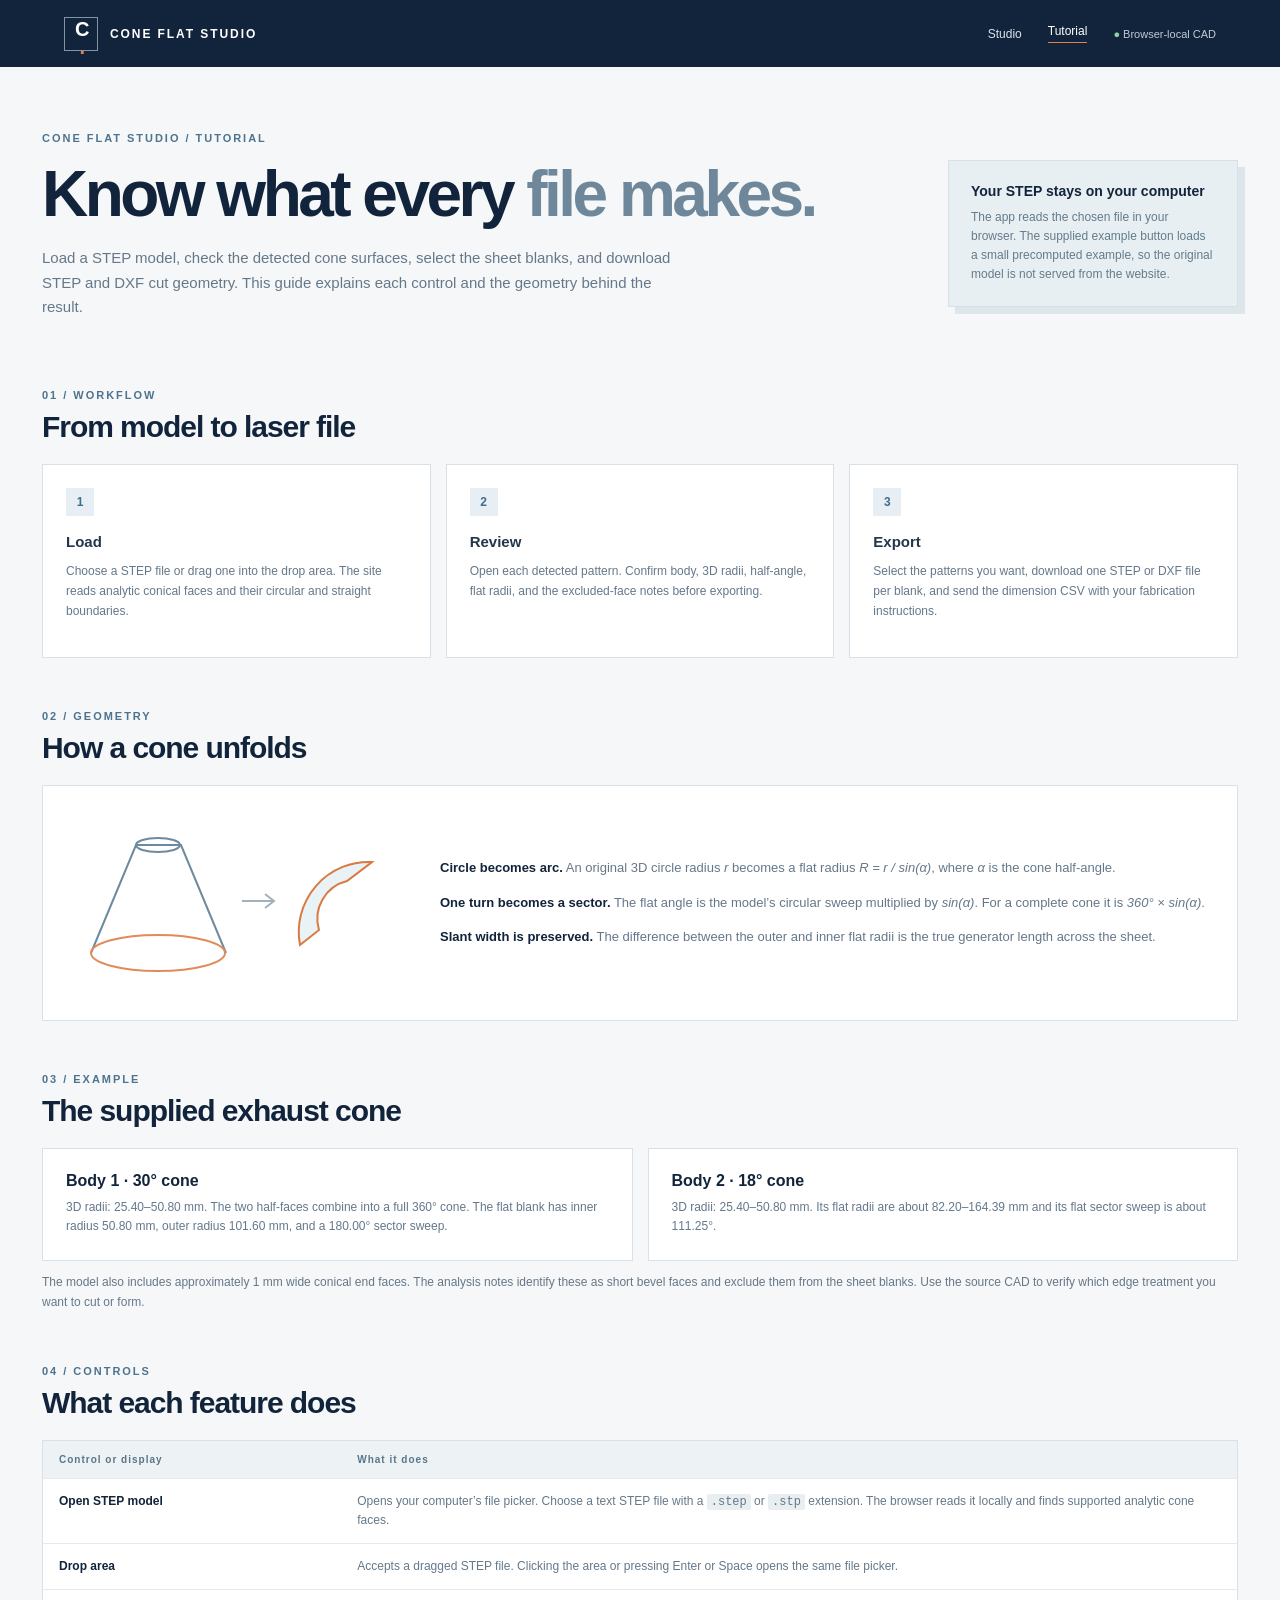
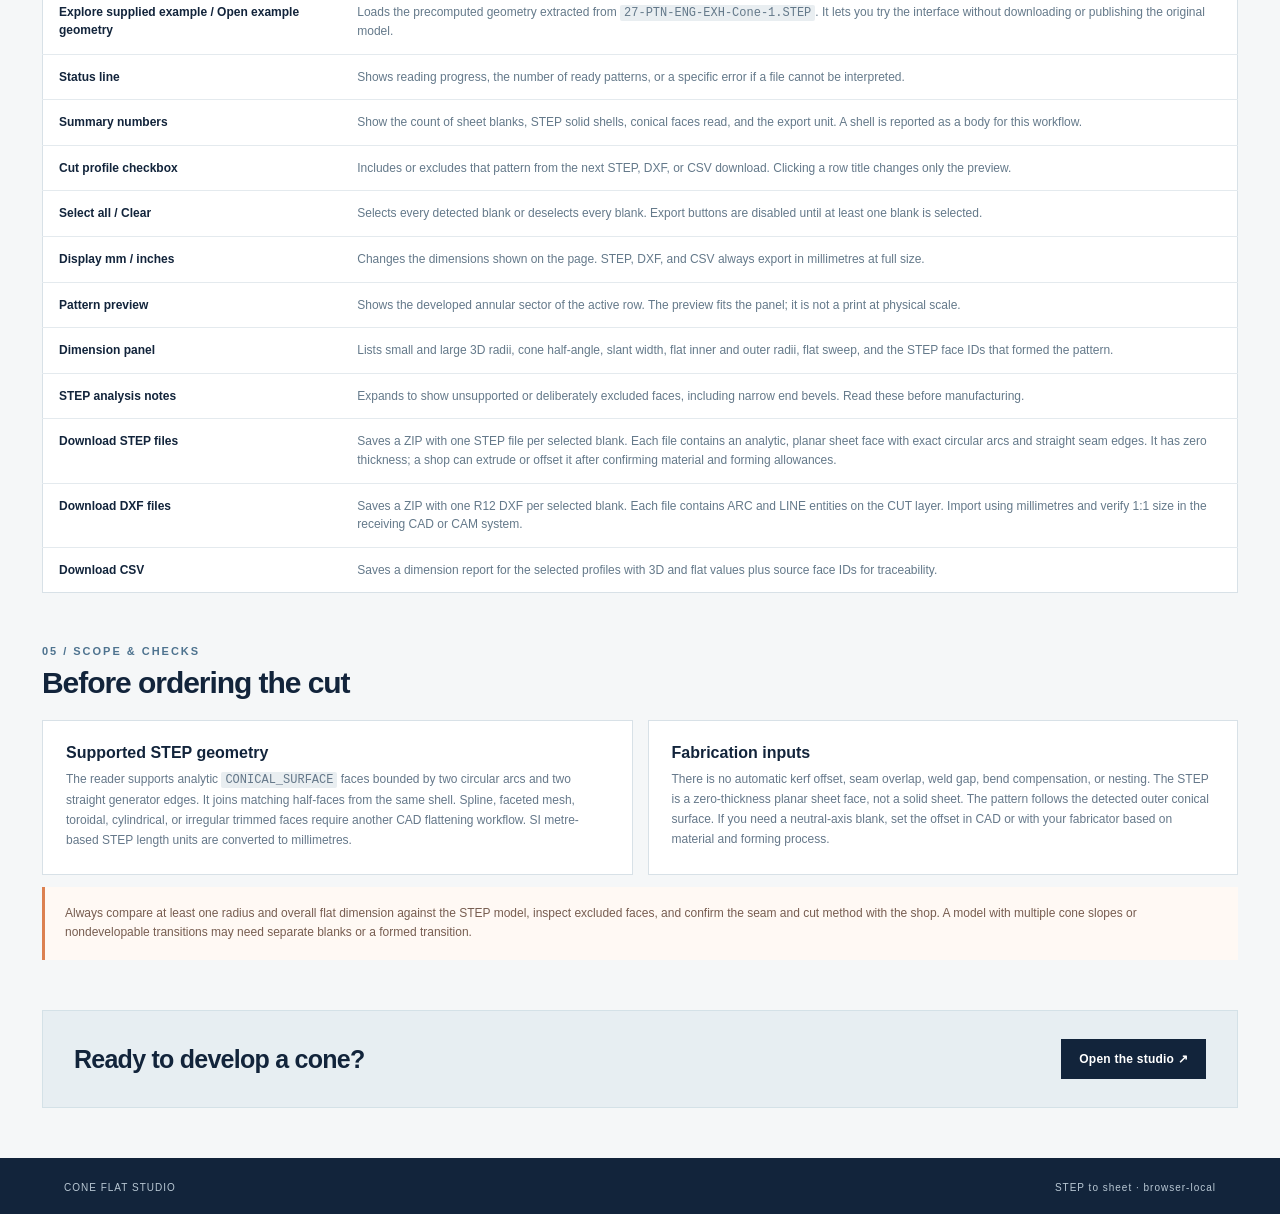
==== tutorial.html @ a2872067 "Publish Cone Flat Studio with STEP and DXF exports" ====
<!doctype html>
<html lang="en">
<head><meta charset="utf-8"><meta name="viewport" content="width=device-width,initial-scale=1"><meta name="theme-color" content="#12243b"><meta name="description" content="Detailed guide to every Cone Flat Studio feature and export."><title>Tutorial · Cone Flat Studio</title><link rel="stylesheet" href="styles.css"></head>
<body>
  <header class="topbar"><a class="brand" href="index.html"><span class="mark">C<span>·</span></span><span>CONE <b>FLAT</b> STUDIO</span></a><nav aria-label="Main navigation"><a href="index.html">Studio</a><a class="active" href="tutorial.html" aria-current="page">Tutorial</a><span class="privacy">● Browser-local CAD</span></nav></header>
  <main>
    <section class="tutorial-hero"><div><div class="eyebrow">CONE FLAT STUDIO / TUTORIAL</div><h1>Know what every <em>file makes.</em></h1><p>Load a STEP model, check the detected cone surfaces, select the sheet blanks, and download STEP and DXF cut geometry. This guide explains each control and the geometry behind the result.</p></div><aside class="tutorial-callout"><strong>Your STEP stays on your computer</strong><span>The app reads the chosen file in your browser. The supplied example button loads a small precomputed example, so the original model is not served from the website.</span></aside></section>
    <section class="tutorial-section"><div class="section-head"><div><span class="kicker">01 / WORKFLOW</span><h2>From model to laser file</h2></div></div><div class="tutorial-steps"><article><b class="step-number">1</b><h3>Load</h3><p>Choose a STEP file or drag one into the drop area. The site reads analytic conical faces and their circular and straight boundaries.</p></article><article><b class="step-number">2</b><h3>Review</h3><p>Open each detected pattern. Confirm body, 3D radii, half-angle, flat radii, and the excluded-face notes before exporting.</p></article><article><b class="step-number">3</b><h3>Export</h3><p>Select the patterns you want, download one STEP or DXF file per blank, and send the dimension CSV with your fabrication instructions.</p></article></div></section>
    <section class="tutorial-section"><div class="section-head"><div><span class="kicker">02 / GEOMETRY</span><h2>How a cone unfolds</h2></div></div><div class="tutorial-diagram"><svg viewBox="0 0 340 190" role="img" aria-label="Cone frustum unfolding into an annular sector"><path d="M26 145 71 37 116 37 161 145" fill="none" stroke="#6d8a9f" stroke-width="2"/><ellipse cx="93" cy="145" rx="67" ry="18" fill="none" stroke="#e18b59" stroke-width="2"/><ellipse cx="93" cy="37" rx="22" ry="7" fill="none" stroke="#6d8a9f" stroke-width="2"/><path d="M177 93h32m-9-7 9 7-9 7" fill="none" stroke="#a1b2bd" stroke-width="2"/><path d="M235 137 A70 70 0 0 1 307 54 L282 73 A39 39 0 0 0 254 122 Z" fill="#e9f2f4" stroke="#d97a43" stroke-width="2"/></svg><div><p><strong>Circle becomes arc.</strong> An original 3D circle radius <i>r</i> becomes a flat radius <i>R = r / sin(α)</i>, where <i>α</i> is the cone half-angle.</p><p><strong>One turn becomes a sector.</strong> The flat angle is the model’s circular sweep multiplied by <i>sin(α)</i>. For a complete cone it is <i>360° × sin(α)</i>.</p><p><strong>Slant width is preserved.</strong> The difference between the outer and inner flat radii is the true generator length across the sheet.</p></div></div></section>
    <section class="tutorial-section"><div class="section-head"><div><span class="kicker">03 / EXAMPLE</span><h2>The supplied exhaust cone</h2></div></div><div class="tutorial-card-grid"><article class="tutorial-card"><h3>Body 1 · 30° cone</h3><p>3D radii: 25.40–50.80 mm. The two half-faces combine into a full 360° cone. The flat blank has inner radius 50.80 mm, outer radius 101.60 mm, and a 180.00° sector sweep.</p></article><article class="tutorial-card"><h3>Body 2 · 18° cone</h3><p>3D radii: 25.40–50.80 mm. Its flat radii are about 82.20–164.39 mm and its flat sector sweep is about 111.25°.</p></article></div><p>The model also includes approximately 1 mm wide conical end faces. The analysis notes identify these as short bevel faces and exclude them from the sheet blanks. Use the source CAD to verify which edge treatment you want to cut or form.</p></section>
    <section class="tutorial-section"><div class="section-head"><div><span class="kicker">04 / CONTROLS</span><h2>What each feature does</h2></div></div><table class="feature-table"><thead><tr><th>Control or display</th><th>What it does</th></tr></thead><tbody>
      <tr><td>Open STEP model</td><td>Opens your computer’s file picker. Choose a text STEP file with a <code>.step</code> or <code>.stp</code> extension. The browser reads it locally and finds supported analytic cone faces.</td></tr>
      <tr><td>Drop area</td><td>Accepts a dragged STEP file. Clicking the area or pressing Enter or Space opens the same file picker.</td></tr>
      <tr><td>Explore supplied example / Open example geometry</td><td>Loads the precomputed geometry extracted from <code>27-PTN-ENG-EXH-Cone-1.STEP</code>. It lets you try the interface without downloading or publishing the original model.</td></tr>
      <tr><td>Status line</td><td>Shows reading progress, the number of ready patterns, or a specific error if a file cannot be interpreted.</td></tr>
      <tr><td>Summary numbers</td><td>Show the count of sheet blanks, STEP solid shells, conical faces read, and the export unit. A shell is reported as a body for this workflow.</td></tr>
      <tr><td>Cut profile checkbox</td><td>Includes or excludes that pattern from the next STEP, DXF, or CSV download. Clicking a row title changes only the preview.</td></tr>
      <tr><td>Select all / Clear</td><td>Selects every detected blank or deselects every blank. Export buttons are disabled until at least one blank is selected.</td></tr>
      <tr><td>Display mm / inches</td><td>Changes the dimensions shown on the page. STEP, DXF, and CSV always export in millimetres at full size.</td></tr>
      <tr><td>Pattern preview</td><td>Shows the developed annular sector of the active row. The preview fits the panel; it is not a print at physical scale.</td></tr>
      <tr><td>Dimension panel</td><td>Lists small and large 3D radii, cone half-angle, slant width, flat inner and outer radii, flat sweep, and the STEP face IDs that formed the pattern.</td></tr>
      <tr><td>STEP analysis notes</td><td>Expands to show unsupported or deliberately excluded faces, including narrow end bevels. Read these before manufacturing.</td></tr>
      <tr><td>Download STEP files</td><td>Saves a ZIP with one STEP file per selected blank. Each file contains an analytic, planar sheet face with exact circular arcs and straight seam edges. It has zero thickness; a shop can extrude or offset it after confirming material and forming allowances.</td></tr>
      <tr><td>Download DXF files</td><td>Saves a ZIP with one R12 DXF per selected blank. Each file contains ARC and LINE entities on the CUT layer. Import using millimetres and verify 1:1 size in the receiving CAD or CAM system.</td></tr>
      <tr><td>Download CSV</td><td>Saves a dimension report for the selected profiles with 3D and flat values plus source face IDs for traceability.</td></tr>
    </tbody></table></section>
    <section class="tutorial-section"><div class="section-head"><div><span class="kicker">05 / SCOPE & CHECKS</span><h2>Before ordering the cut</h2></div></div><div class="tutorial-card-grid"><article class="tutorial-card"><h3>Supported STEP geometry</h3><p>The reader supports analytic <code>CONICAL_SURFACE</code> faces bounded by two circular arcs and two straight generator edges. It joins matching half-faces from the same shell. Spline, faceted mesh, toroidal, cylindrical, or irregular trimmed faces require another CAD flattening workflow. SI metre-based STEP length units are converted to millimetres.</p></article><article class="tutorial-card"><h3>Fabrication inputs</h3><p>There is no automatic kerf offset, seam overlap, weld gap, bend compensation, or nesting. The STEP is a zero-thickness planar sheet face, not a solid sheet. The pattern follows the detected outer conical surface. If you need a neutral-axis blank, set the offset in CAD or with your fabricator based on material and forming process.</p></article></div><p class="caution">Always compare at least one radius and overall flat dimension against the STEP model, inspect excluded faces, and confirm the seam and cut method with the shop. A model with multiple cone slopes or nondevelopable transitions may need separate blanks or a formed transition.</p></section>
    <section class="tutorial-footer"><h2>Ready to develop a cone?</h2><a class="primary" href="index.html">Open the studio ↗</a></section>
  </main><footer><span>CONE FLAT STUDIO</span><span>STEP to sheet · browser-local</span></footer>
</body></html>
---- styles.css ----
:root{--navy:#12243b;--ink:#23364a;--muted:#65788a;--line:#d8e1e7;--paper:#f5f7f8;--blue:#4e738f;--orange:#dc8150;--green:#539b75}*{box-sizing:border-box}html{scroll-behavior:smooth}body{margin:0;background:var(--paper);color:var(--ink);font-family:Inter,"Segoe UI",Arial,sans-serif}button,input,select{font:inherit}button{cursor:pointer}button:disabled{cursor:not-allowed;opacity:.45}a{color:inherit}.topbar{min-height:67px;background:var(--navy);color:#fff;display:flex;justify-content:space-between;align-items:center;padding:12px max(5vw,28px);gap:20px}.brand{display:flex;align-items:center;gap:12px;text-decoration:none;font-size:12px;letter-spacing:.16em;font-weight:600;white-space:nowrap}.brand b{font-weight:800}.mark{display:grid;place-items:center;width:34px;height:34px;border:1px solid #8193a5;font-size:20px;font-weight:800;letter-spacing:-.12em}.mark span{color:var(--orange)}.topbar nav{display:flex;align-items:center;gap:26px}.topbar nav a{text-decoration:none;font-size:12px;color:#dce5ed}.topbar nav a:hover,.topbar nav a.active{color:#fff;border-bottom:1px solid var(--orange);padding-bottom:4px}.privacy{font-size:11px;color:#c0cbd4}.privacy:first-letter{color:#8cd1ab}main{max-width:1300px;margin:auto;padding:0 42px}.hero{display:grid;grid-template-columns:1fr 275px;align-items:center;gap:70px;padding:62px 0 49px}.eyebrow,.kicker{font-size:11px;letter-spacing:.18em;font-weight:800;color:var(--blue)}.hero h1,.tutorial-hero h1{font-size:clamp(42px,5vw,70px);line-height:1.03;letter-spacing:-.055em;color:var(--navy);margin:18px 0}.hero h1 em,.tutorial-hero h1 em{font-style:normal;color:#6e879a}.hero p,.tutorial-hero p{font-size:15px;line-height:1.65;color:var(--muted);max-width:650px}.hero-actions{display:flex;gap:10px;flex-wrap:wrap;margin-top:25px}.primary,.secondary{display:inline-block;text-decoration:none;border:1px solid var(--navy);padding:12px 17px;font-size:12px;font-weight:800;letter-spacing:.02em}.primary{background:var(--navy);color:#fff}.primary:hover{background:#294962}.secondary{background:#fff;color:var(--navy)}.secondary:hover{background:#eaf1f5}.hero-card{padding:22px;background:#e8eff2;border:1px solid #d3dfe6;box-shadow:8px 8px 0 #dce6eb}.hero-card>span{font-size:10px;letter-spacing:.16em;color:#5b7487;font-weight:800}.mini-cone{height:164px;display:grid;place-items:center}.mini-cone svg{width:100%;height:100%}.hero-card strong{display:block;color:var(--navy);font-size:16px}.hero-card p{font-size:11px;margin:7px 0 0;line-height:1.5}.notice{display:flex;gap:15px;padding:17px 19px;border:1px solid #efddce;border-left:3px solid var(--orange);background:#fff9f4;margin-bottom:44px}.notice-icon{width:22px;height:22px;border-radius:50%;background:#f5dfcf;color:#a65526;display:grid;place-items:center;font-weight:800;flex:none}.notice strong{font-size:13px}.notice p{font-size:12px;color:#795f54;line-height:1.55;margin:4px 0 0}.workspace-section{margin-bottom:47px}.section-head{display:flex;align-items:end;justify-content:space-between;gap:20px;margin-bottom:20px}.section-head h2{font-size:29px;letter-spacing:-.035em;color:var(--navy);margin:6px 0 0}.section-aside{color:#92a0ac;font-size:12px;overflow-wrap:anywhere;text-align:right}.upload-grid{display:grid;grid-template-columns:1.45fr 1fr;gap:17px}.drop-zone{background:#fff;border:1px dashed #9bb1c2;min-height:185px;padding:23px;display:flex;flex-direction:column;align-items:flex-start;justify-content:center;outline-offset:3px}.drop-zone:hover,.drop-zone.dragover{background:#f3f8fb;border-color:#4e7894}.upload-icon{font-size:34px;line-height:1;color:#527795;margin-bottom:13px}.drop-zone strong,.example-panel strong{font-size:15px}.drop-zone span{font-size:12px;color:var(--muted);margin-top:6px}.drop-zone small{font-size:11px;color:#8a9aa7;margin-top:17px}.example-panel{border:1px solid var(--line);background:#fff;padding:24px}.example-panel strong{display:block;margin-top:14px}.example-panel p{font-size:12px;color:var(--muted);line-height:1.6;margin:8px 0 12px}.text-action{border:0;background:none;padding:0;color:#356a8d;font-size:12px;font-weight:800}.text-action:hover{text-decoration:underline}.status{font-size:12px;color:#667b8d;min-height:18px;margin:12px 0 0}.status.error{color:#b64c35}.summary-grid{display:grid;grid-template-columns:repeat(4,1fr);background:#fff;border:1px solid var(--line);margin-bottom:17px}.summary-grid>div{padding:18px 21px;border-right:1px solid var(--line)}.summary-grid>div:last-child{border-right:0}.summary-grid span{display:block;font-size:10px;letter-spacing:.14em;font-weight:800;color:#73889b}.summary-grid strong{display:block;margin-top:7px;font-size:26px;color:var(--navy)}.content-grid{display:grid;grid-template-columns:minmax(310px,.88fr) minmax(420px,1.12fr);gap:17px}.list-panel,.drawing-panel{background:#fff;border:1px solid var(--line);min-width:0}.panel-head{min-height:55px;display:flex;justify-content:space-between;align-items:center;gap:8px;padding:15px 19px;border-bottom:1px solid var(--line)}.panel-head strong{font-size:13px;color:var(--navy)}.panel-head span{font-size:9px;letter-spacing:.1em;color:#99a9b5;font-weight:800}.small-actions{display:flex;gap:12px}.small-actions button{border:0;background:none;color:#376d91;font-size:11px;font-weight:700}.pattern-list{min-height:275px}.pattern-row{display:flex;align-items:center;border-bottom:1px solid #e8edf0;padding:0 12px}.pattern-row.active{background:#f4f8fa;box-shadow:inset 3px 0 var(--orange)}.pattern-row input{accent-color:var(--navy);width:16px;height:16px}.pattern-open{flex:1;display:flex;align-items:center;gap:11px;border:0;text-align:left;background:none;padding:17px 7px;min-width:0}.pattern-tag{font-size:10px;letter-spacing:.04em;color:#2f6488;background:#e5eff4;padding:6px 7px;font-weight:800}.pattern-open strong{display:block;font-size:13px;color:var(--navy)}.pattern-open small{display:block;font-size:11px;color:#73869a;margin-top:5px;line-height:1.4}.row-arrow{margin-left:auto;color:#95a7b5}.list-foot{display:flex;justify-content:space-between;align-items:center;padding:13px 18px;font-size:11px;color:#6e8395}.list-foot select{border:1px solid var(--line);background:white;color:var(--navy);padding:5px;margin-left:6px}.preview{height:355px;background:#fbfcfc;display:grid;place-items:center;overflow:hidden}.preview svg{width:100%;height:100%}.svg-label{font-size:7px;fill:#6d8799;font-weight:800;letter-spacing:.08em}.dimension-grid{display:grid;grid-template-columns:repeat(4,1fr);border-top:1px solid var(--line)}.dimension-grid>div{padding:13px;border-right:1px solid var(--line);border-bottom:1px solid var(--line);min-width:0}.dimension-grid>div:nth-child(4n){border-right:0}.dimension-grid span{display:block;font-size:10px;color:#8193a2;line-height:1.3}.dimension-grid strong{display:block;color:var(--navy);font-size:12px;margin-top:5px;overflow-wrap:anywhere}.analysis-details{border:1px solid var(--line);background:#fff;margin-top:15px;font-size:12px;color:#607587}.analysis-details summary{cursor:pointer;padding:13px 18px;font-weight:800;color:#46657d}.analysis-details summary span{font-weight:400}.analysis-details ul{margin:0;padding:0 23px 17px 38px;line-height:1.6}.export-grid{display:grid;grid-template-columns:repeat(3,1fr);gap:16px}.export-grid article{border:1px solid var(--line);background:#fff;min-height:226px;padding:23px;display:flex;flex-direction:column;align-items:flex-start}.export-icon{font-size:28px;color:#5a7a94;height:37px}.export-grid h3{font-size:15px;margin:10px 0 6px}.export-grid p{font-size:11px;line-height:1.6;color:var(--muted);margin:0 0 18px}.export-grid button{margin-top:auto}.export-note{font-size:11px;color:#8998a4;margin-top:15px}.footer-cta{background:#e7eef2;border:1px solid #d4e1e7;padding:28px 31px;display:flex;justify-content:space-between;align-items:center;gap:18px;margin:50px 0}.footer-cta h2{font-size:25px;letter-spacing:-.035em;margin:7px 0 0;color:var(--navy)}footer{background:var(--navy);color:#b9c8d4;display:flex;justify-content:space-between;padding:24px max(5vw,28px);font-size:10px;letter-spacing:.1em}
/* Tutorial */
.tutorial-hero{display:grid;grid-template-columns:1fr 290px;gap:45px;align-items:center;padding:65px 0 50px}.tutorial-callout{padding:22px;background:#e8eff2;border:1px solid #d6e1e6;box-shadow:7px 7px 0 #dce6eb}.tutorial-callout strong{display:block;font-size:14px;color:var(--navy)}.tutorial-callout span{display:block;margin-top:9px;color:#647b8b;font-size:12px;line-height:1.6}.tutorial-section{margin:0 0 48px}.tutorial-section h2{font-size:30px;letter-spacing:-.035em;color:var(--navy);margin:7px 0 0}.tutorial-steps{display:grid;grid-template-columns:repeat(3,1fr);gap:15px}.tutorial-steps article,.tutorial-card{border:1px solid var(--line);background:#fff;padding:23px}.step-number{display:grid;place-items:center;width:28px;height:28px;background:#e7eff4;color:#3e6d8d;font-size:12px}.tutorial-steps h3{font-size:15px;margin:17px 0 7px}.tutorial-steps p,.tutorial-card p,.tutorial-section>p{font-size:12px;color:var(--muted);line-height:1.65}.tutorial-card-grid{display:grid;grid-template-columns:repeat(2,1fr);gap:15px}.tutorial-card h3{font-size:16px;color:var(--navy);margin:0 0 8px}.tutorial-card p{margin:0}.tutorial-card code,.tutorial-section code{background:#e9eef1;padding:1px 4px;border-radius:2px}.tutorial-diagram{background:#fff;border:1px solid var(--line);padding:22px;display:flex;gap:35px;align-items:center}.tutorial-diagram svg{width:min(340px,45%);height:190px}.tutorial-diagram p{font-size:13px;color:var(--muted);line-height:1.65}.tutorial-diagram strong{color:var(--navy)}.feature-table{background:#fff;border:1px solid var(--line);width:100%;border-collapse:collapse;font-size:12px}.feature-table th{text-align:left;background:#edf2f4;color:#5a7588;font-size:10px;letter-spacing:.1em;padding:13px 16px}.feature-table td{vertical-align:top;border-top:1px solid #e4eaee;padding:13px 16px;line-height:1.55;color:#64798a}.feature-table td:first-child{width:25%;font-weight:800;color:var(--navy)}.caution{border-left:3px solid var(--orange);background:#fff9f4;padding:17px 20px;color:#775d50!important}.tutorial-footer{margin:50px 0;background:#e7eef2;border:1px solid #d4e1e7;padding:28px 31px;display:flex;justify-content:space-between;align-items:center;gap:20px}.tutorial-footer h2{margin:0;font-size:25px;letter-spacing:-.03em;color:var(--navy)}
@media(max-width:930px){main{padding:0 25px}.hero{gap:35px}.content-grid{grid-template-columns:1fr}.preview{height:400px}.dimension-grid{grid-template-columns:repeat(4,1fr)}}@media(max-width:680px){.topbar{padding:12px 18px}.topbar nav{gap:14px}.privacy{display:none}.brand{font-size:10px}.hero,.tutorial-hero{display:block;padding:45px 0 36px}.hero-card,.tutorial-callout{margin-top:28px}.upload-grid,.export-grid,.tutorial-steps,.tutorial-card-grid{grid-template-columns:1fr}.summary-grid{grid-template-columns:repeat(2,1fr)}.summary-grid>div:nth-child(2){border-right:0}.summary-grid>div:nth-child(-n+2){border-bottom:1px solid var(--line)}.section-aside{display:none}.dimension-grid{grid-template-columns:repeat(2,1fr)}.dimension-grid>div:nth-child(2n){border-right:0}.preview{height:310px}.footer-cta,.tutorial-footer{display:block}.footer-cta .primary,.tutorial-footer .primary{margin-top:18px}.tutorial-diagram{display:block}.tutorial-diagram svg{width:100%}.feature-table td:first-child{width:35%}footer{display:block}footer span{display:block;margin:4px 0}}
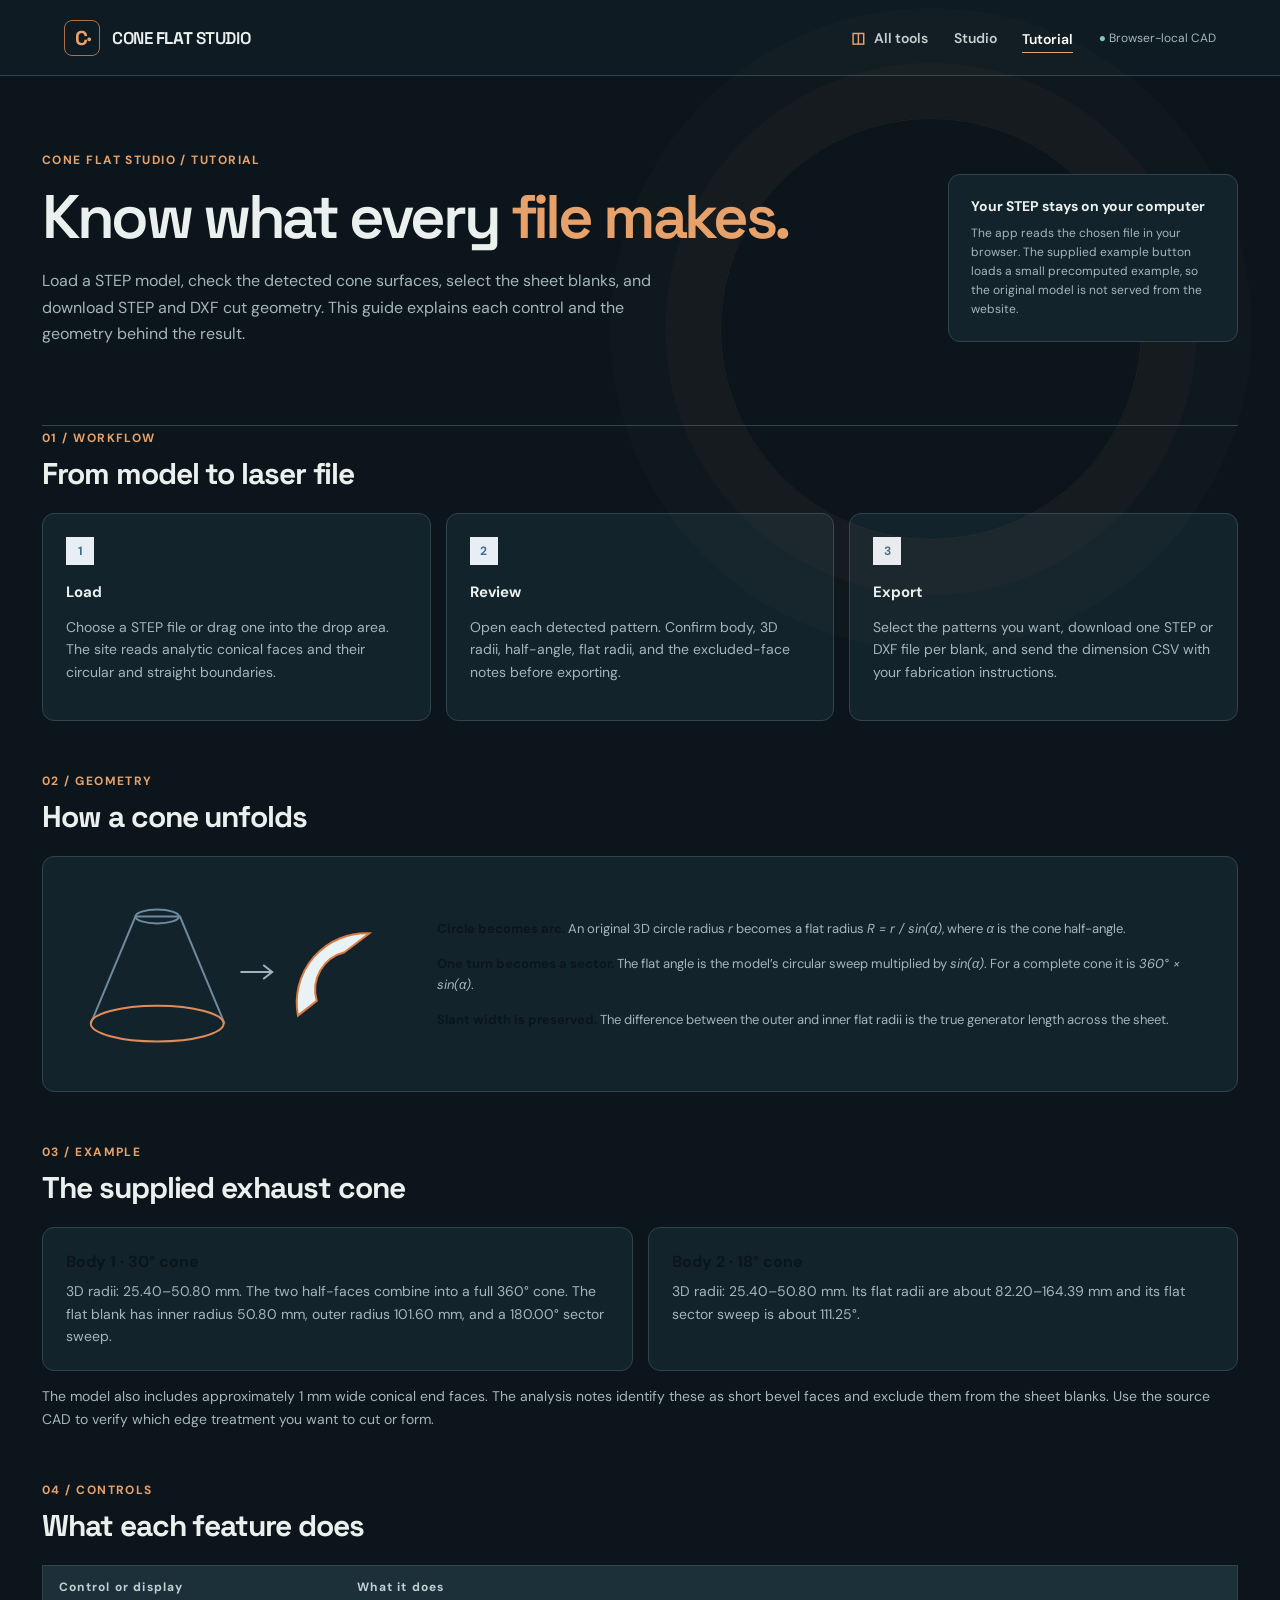
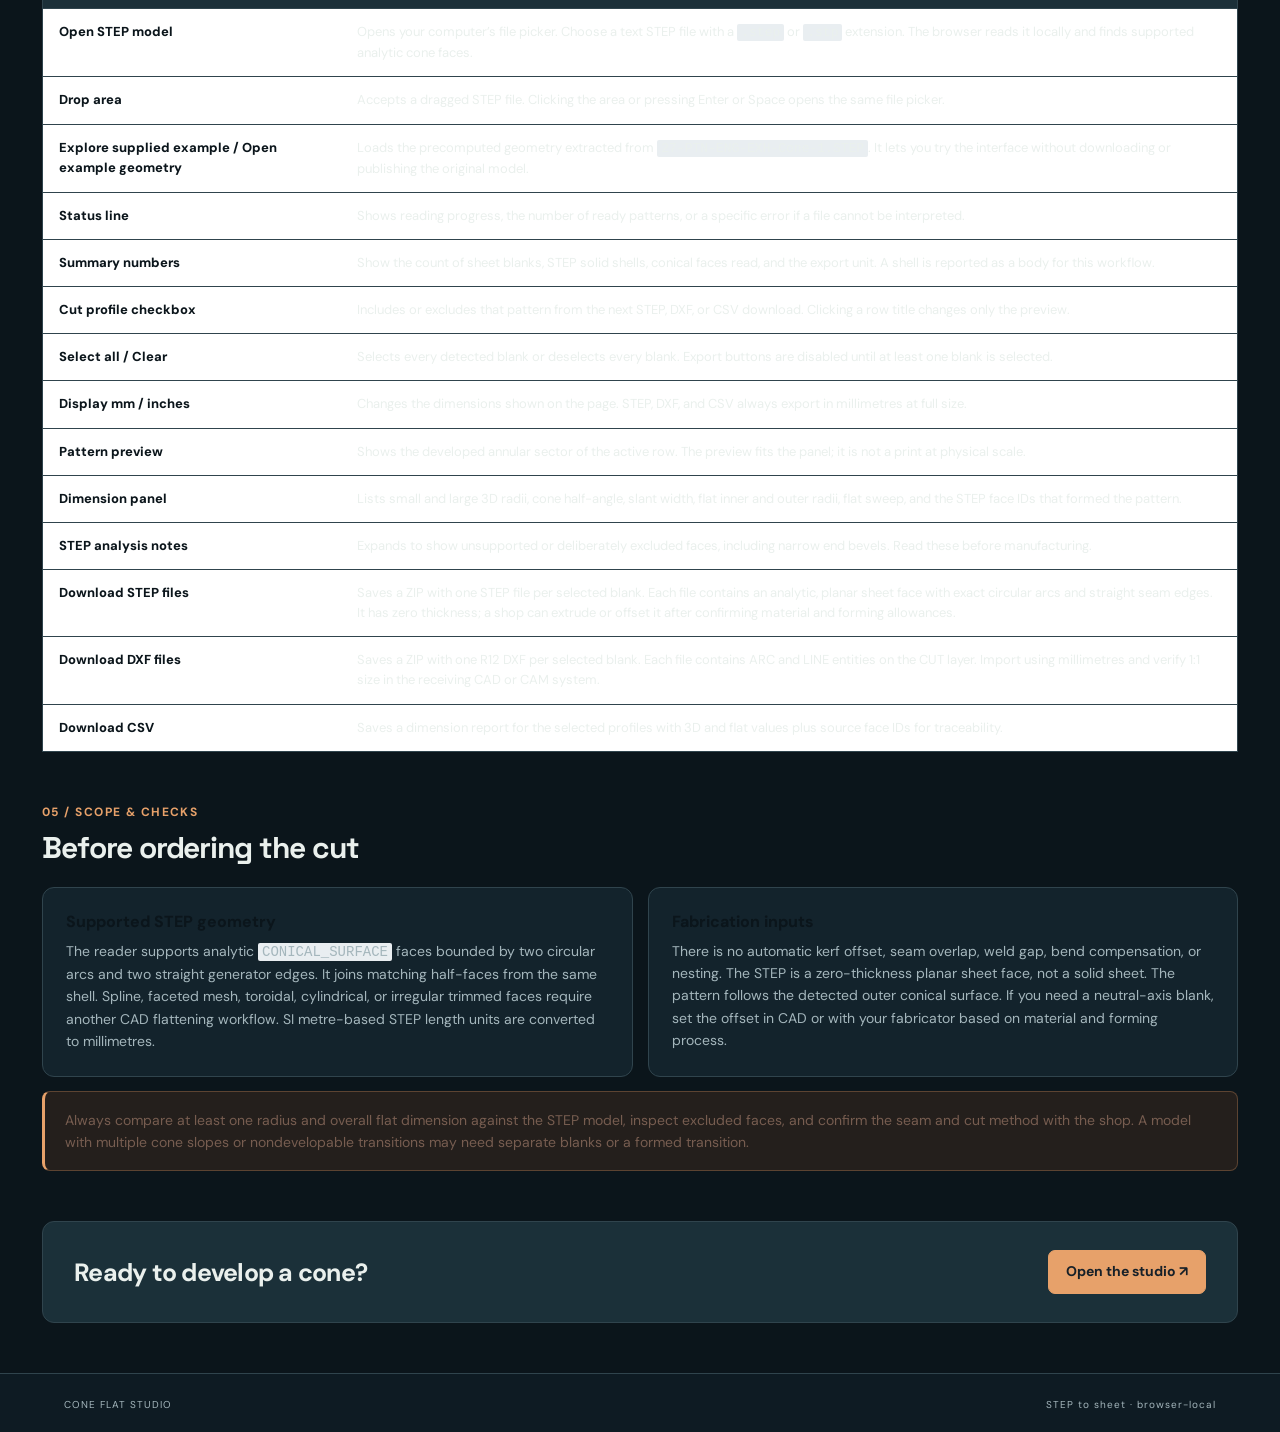
==== commit f03f1ef9: "Unify dark design across FSAE tools" ====
--- a/tutorial.html
+++ b/tutorial.html
@@ -1,8 +1,9 @@
 <!doctype html>
 <html lang="en">
-<head><meta charset="utf-8"><meta name="viewport" content="width=device-width,initial-scale=1"><meta name="theme-color" content="#12243b"><meta name="description" content="Detailed guide to every Cone Flat Studio feature and export."><title>Tutorial · Cone Flat Studio</title><link rel="stylesheet" href="styles.css"></head>
+<head><meta charset="utf-8"><meta name="viewport" content="width=device-width,initial-scale=1"><meta name="theme-color" content="#0b151b"><meta name="description" content="Detailed guide to every Cone Flat Studio feature and export."><title>Tutorial · Cone Flat Studio</title><link rel="stylesheet" href="styles.css">  <link rel="stylesheet" href="studio-theme.css">
+</head>
 <body>
-  <header class="topbar"><a class="brand" href="index.html"><span class="mark">C<span>·</span></span><span>CONE <b>FLAT</b> STUDIO</span></a><nav aria-label="Main navigation"><a href="index.html">Studio</a><a class="active" href="tutorial.html" aria-current="page">Tutorial</a><span class="privacy">● Browser-local CAD</span></nav></header>
+  <header class="topbar"><a class="brand" href="index.html"><span class="mark">C<span>·</span></span><span>CONE <b>FLAT</b> STUDIO</span></a><nav aria-label="Main navigation"><a class="studio-home" href="https://sida0.github.io/frame-order-studio/tools.html">All tools</a><a href="index.html">Studio</a><a class="active" href="tutorial.html" aria-current="page">Tutorial</a><span class="privacy">● Browser-local CAD</span></nav></header>
   <main>
     <section class="tutorial-hero"><div><div class="eyebrow">CONE FLAT STUDIO / TUTORIAL</div><h1>Know what every <em>file makes.</em></h1><p>Load a STEP model, check the detected cone surfaces, select the sheet blanks, and download STEP and DXF cut geometry. This guide explains each control and the geometry behind the result.</p></div><aside class="tutorial-callout"><strong>Your STEP stays on your computer</strong><span>The app reads the chosen file in your browser. The supplied example button loads a small precomputed example, so the original model is not served from the website.</span></aside></section>
     <section class="tutorial-section"><div class="section-head"><div><span class="kicker">01 / WORKFLOW</span><h2>From model to laser file</h2></div></div><div class="tutorial-steps"><article><b class="step-number">1</b><h3>Load</h3><p>Choose a STEP file or drag one into the drop area. The site reads analytic conical faces and their circular and straight boundaries.</p></article><article><b class="step-number">2</b><h3>Review</h3><p>Open each detected pattern. Confirm body, 3D radii, half-angle, flat radii, and the excluded-face notes before exporting.</p></article><article><b class="step-number">3</b><h3>Export</h3><p>Select the patterns you want, download one STEP or DXF file per blank, and send the dimension CSV with your fabrication instructions.</p></article></div></section>
--- a/studio-theme.css
+++ b/studio-theme.css
@@ -0,0 +1,191 @@
+@import url('https://fonts.googleapis.com/css2?family=DM+Sans:wght@400;500;600;700&family=Space+Grotesk:wght@400;500;600;700&display=swap');
+
+/* Shared visual language for the FSAE tools. App geometry and behavior stay in each tool. */
+:root {
+  color-scheme: dark;
+  --navy: #0b151b;
+  --bg: #0b151b;
+  --paper: #0b151b;
+  --ground: #0b151b;
+  --dark: #0b151b;
+  --panel: #13232c;
+  --panel2: #192d37;
+  --ink: #eaf0ed;
+  --muted: #a4b6bc;
+  --line: #30444d;
+  --blue: #8eafb9;
+  --orange: #e7a16a;
+  --burnt: #d88751;
+  --burnt-dark: #b86d3d;
+  --green: #83c6b4;
+  --studio-input: #101e26;
+  --studio-raised: #152630;
+  --studio-white: #f4f5ef;
+}
+html { scroll-behavior: smooth; }
+body { background: var(--bg); color: var(--ink); font-family: 'DM Sans', 'Segoe UI', sans-serif; font-size: 16px; }
+button, input, select, textarea { font: inherit; }
+button, a, label[for], summary { -webkit-tap-highlight-color: transparent; }
+:where(button, a, input, select, textarea, [tabindex]):focus-visible { outline: 2px solid var(--orange); outline-offset: 3px; }
+::selection { background: #e7a16a; color: #0b151b; }
+a { color: var(--orange); }
+a:hover { color: #ffd0a9; }
+
+/* Navigation and title pages */
+.topbar, .site-header { min-height: 76px; height: auto; background: #0e1b23; border-bottom: 1px solid var(--line); color: var(--ink); padding-top: 12px; padding-bottom: 12px; }
+.topbar { gap: 20px; }
+.topbar .brand, .site-header .brand { font-family: 'Space Grotesk', sans-serif; letter-spacing: -.025em; font-size: 17px; font-weight: 600; color: var(--ink); text-decoration: none; }
+.topbar .brand b { font-weight: 700; }
+.topbar .brand .mark, .topbar .brand-icon, .site-header .brand-mark { flex: none; width: 36px; height: 36px; display: flex; align-items: center; justify-content: center; border: 1px solid #a9714c; border-radius: 8px; color: var(--orange); font-family: 'Space Grotesk', sans-serif; font-size: 20px; letter-spacing: -.08em; transform: none; padding: 0; }
+.site-header .brand-mark span { align-self: auto; margin: 0; font-size: 14px; }
+.topbar .brand .mark span { color: var(--orange); }
+.site-header .brand strong { letter-spacing: -.01em; font-family: 'Space Grotesk', sans-serif; font-size: 17px; }
+.site-header .brand small { color: var(--muted); letter-spacing: .06em; font-size: 11px; }
+.topbar nav, .topright, .top-right, .header-actions { display: flex; align-items: center; flex-wrap: wrap; gap: clamp(12px, 2vw, 28px); }
+.topbar nav a, .topbar .nav-link, .site-header .header-actions a, .studio-home { color: #c4d0d1; text-decoration: none; font-size: 14px; font-weight: 600; letter-spacing: 0; border: 0; padding: 8px 0; transition: color .2s ease; }
+.topbar nav a:hover, .topbar nav a.active, .topbar nav a[aria-current], .site-header .header-actions a:hover, .studio-home:hover { color: #fff; border-color: var(--orange); }
+.studio-home { white-space: nowrap; }
+.studio-home::before { content: '◫'; color: var(--orange); margin-right: 9px; font-size: 15px; }
+.topbar .privacy, .status-dot { color: var(--muted); font-size: 12px; letter-spacing: 0; }
+.privacy:first-letter { color: var(--green); }
+.topbar .text-button, .update-button { color: var(--ink); font-size: 14px; font-weight: 600; }
+.topbar .text-button:hover { color: var(--orange); }
+main { max-width: 1380px; }
+.hero, .tutorial-hero { position: relative; isolation: isolate; min-height: 350px; border-bottom: 1px solid var(--line); }
+.hero::before, .tutorial-hero::before { content: ''; position: absolute; z-index: -1; right: 8%; top: 12%; width: min(34vw, 420px); aspect-ratio: 1; border: 1px solid #e7a16a14; border-radius: 50%; box-shadow: 0 0 0 55px #e7a16a06, 0 0 0 110px #e7a16a04; pointer-events: none; }
+.hero h1, .tutorial-hero h1 { color: var(--ink); font-family: 'Space Grotesk', sans-serif; font-size: clamp(42px, 4.8vw, 70px); line-height: 1.04; letter-spacing: -.055em; font-weight: 600; }
+.hero h1 em, .tutorial-hero h1 em, .hero h1 span { color: var(--orange); font-style: normal; }
+.hero p, .tutorial-hero p, .hero-copy { color: var(--muted); font-size: 16px; line-height: 1.65; }
+.eyebrow, .kicker, .card-kicker, .toolbar-kicker { color: var(--orange); font-size: 12px; letter-spacing: .12em; font-weight: 700; }
+.section-head h2, .tutorial-section h2, .panel-heading h2, .result-header h2, .visualization h2 { color: var(--ink); font-family: 'Space Grotesk', sans-serif; letter-spacing: -.035em; }
+.section-aside { color: var(--muted); font-size: 13px; }
+.hero-card, .target-card, .tutorial-callout { background: #172934; border: 1px solid #3a5058; box-shadow: none; border-radius: 14px; }
+.hero-card strong, .target-card strong, .tutorial-callout strong { color: var(--ink); }
+.hero-card span, .hero-card small, .target-card span, .tutorial-callout span { color: var(--muted); }
+.hero-rule { background: var(--line); }
+.notice, .caution, .tutorial-notice { background: #241f1c; border: 1px solid #5c4331; border-left: 3px solid var(--orange); border-radius: 8px; color: var(--ink); }
+.notice p, .caution, .notice strong { color: #e0d0c3; }
+.notice p { font-size: 14px; line-height: 1.55; }
+.notice-icon { background: #493426; color: #ffc293; }
+
+/* Shared work surfaces */
+.upload-card, .explain-card, .drop-zone, .example-panel, .source-panel, .control-panel,
+.form-panel, .preview-panel, .chart-panel, .result-card, .export-grid article,
+.list-panel, .drawing-panel, .tutorial-steps article, .tutorial-card, .tutorial-diagram,
+.viewer-panel, .example-facts, .panel, .target-card, .hero-card, .tutorial-callout,
+.summary-grid, .readouts, .table-wrap, .table-scroll, .equations, .analysis-details,
+.footer-cta, .tutorial-footer, .workflow-tabs, .assembly-pane, .trade-detail, .trade-chart-wrap {
+  background: var(--panel); border-color: var(--line); box-shadow: none; border-radius: 12px;
+}
+.upload-card, .drop-zone, .drop { border-style: dashed; border-color: #55707a; }
+.upload-card:hover, .drop-zone:hover, .drop-zone.dragover, .drop:hover { background: #1c333d; border-color: var(--orange); transform: translateY(-2px); }
+.upload-card, .drop-zone, .drop, .export-grid article, .result-card { transition: background .2s ease, border-color .2s ease, transform .2s ease; }
+.export-grid article:hover { border-color: #59707a; transform: translateY(-2px); }
+.hero-card, .target-card { transform: none; }
+.summary-grid > div, .readouts > div, .dimension-grid > div, .evidence-grid > div { border-color: var(--line); }
+.summary-grid strong, .readouts strong, .dimension-grid strong, .evidence-grid b { color: var(--ink); font-family: 'Space Grotesk', sans-serif; }
+.summary-grid span, .readouts span, .dimension-grid span, .detail-label, .evidence-grid span { color: var(--muted); }
+.upload-card small, .explain-card small, .drop-zone span, .example-panel p, .status { font-size: 14px; line-height: 1.5; }
+.card-action, .hero-card small, .hero-card span { font-size: 13px; letter-spacing: 0; }
+.card-action, .upload-icon, .card-icon, .export-icon { color: var(--orange); }
+.primary, .update-button, .button-link.primary { background: var(--orange); color: #172028; border: 1px solid var(--orange); border-radius: 7px; font-size: 14px; font-weight: 700; letter-spacing: 0; min-height: 44px; padding: 11px 17px; box-shadow: none; transition: background .2s ease, transform .2s ease; }
+.primary:hover, .update-button:hover, .button-link.primary:hover { background: #ffc293; color: #172028; transform: translateY(-2px); }
+.primary:active, .update-button:active { transform: translateY(0); }
+.secondary, .button-link.secondary { background: transparent; color: var(--ink); border: 1px solid #5a737b; border-radius: 7px; font-size: 14px; font-weight: 600; min-height: 44px; padding: 11px 17px; }
+.secondary:hover, .button-link.secondary:hover { background: #223943; color: #fff; }
+.text-action, .inline-button, .inline-action, td button, .small-actions button { color: var(--orange); font-size: 14px; }
+button:disabled { opacity: .45; transform: none !important; }
+input:not([type=checkbox]):not([type=radio]):not([type=range]):not([type=file]), select, textarea, #repo-url, .sidebar-search input { background: var(--studio-input); color: var(--ink); border: 1px solid #4a626b; border-radius: 6px; }
+input::placeholder, textarea::placeholder { color: #849ba3; }
+input[type=checkbox], input[type=radio], input[type=range] { accent-color: var(--orange); }
+label, .field-grid label, .bend-fields label { color: #d4dfe0; }
+.field-grid label, .bend-fields label, .source-panel label, .control-panel label { font-size: 14px; }
+.field-grid label span, .bend-fields label span { color: var(--muted); }
+th, .feature-table th, .document th { background: #1c3039; color: #c1d0d3; border-color: var(--line); font-size: 12px; }
+td, .feature-table td, .document td { color: var(--ink); border-color: var(--line); font-size: 13px; }
+tbody tr:hover, tbody tr.selected { background: #1d333d; }
+.pill, .pattern-tag, .chip { background: #213641; color: #c9dadd; border-color: var(--line); }
+.pill.ready, .pill.high { background: #1c3933; color: #a9e2ca; }
+.pill.review { background: #453124; color: #ffc293; }
+.chip.active { background: #704a30; color: #fff; border-color: var(--orange); }
+.table-wrap, .table-scroll { overflow: auto; }
+.small-note, .under-table, .export-note, .footnote, .preview-note, .confidence-note { color: var(--muted); font-size: 13px; line-height: 1.55; }
+.export-grid p, .tutorial-card p, .tutorial-steps p, .tutorial-section > p { color: var(--muted); font-size: 14px; line-height: 1.6; }
+.drawing-preview, .preview, .cad-viewer, .preview-canvas-wrap { background: #0c1b23; border-color: var(--line); }
+.drawing-preview svg, .preview svg { background: var(--studio-white); }
+.footer-cta, .tutorial-footer { background: #1b3039; }
+.footer-cta h2, .tutorial-footer h2 { color: var(--ink); }
+footer { background: #0e1b23; color: var(--muted); border-top: 1px solid var(--line); }
+
+/* Piecut's native dark UI keeps its geometry-specific controls. */
+.workflow-tabs { border: 1px solid var(--line); }
+.workflow-tabs button.active { background: var(--orange); color: #15222a; }
+.panel, .result-card, .analysis, .solver-panel { border-color: var(--line); }
+.drop { background: #13232c; }
+.tutorial-figure { border-color: var(--line); border-radius: 10px; overflow: hidden; }
+
+/* Rules reader: dark reading surface with a clear document hierarchy. */
+.rules-reader { background: var(--bg); }
+.rules-reader .topline { height: 0; }
+.rules-reader .site-header { background: #0e1b23; }
+.rules-reader .notice { border-radius: 0; margin: 0; background: #241f1c; border-left: 0; border-right: 0; }
+.rules-reader .layout { min-height: calc(100vh - 76px); }
+.rules-reader .sidebar, .rules-reader .right-rail { background: #101e26; border-color: var(--line); }
+.rules-reader .main-column, .rules-reader .document { background: #12212a; color: var(--ink); }
+.rules-reader .hero { background: #152732; min-height: 300px; border-bottom: 1px solid var(--line); }
+.rules-reader .hero::after { opacity: .35; }
+.rules-reader .hero h1, .rules-reader .document h1 { font-family: 'Space Grotesk', sans-serif; }
+.rules-reader .hero h1 em { color: var(--orange); }
+.rules-reader .content-toolbar, .rules-reader .mobile-nav, .rules-reader .site-footer { background: #172934; border-color: var(--line); }
+.rules-reader .document h1, .rules-reader .document h2, .rules-reader .document h3, .rules-reader .document h4, .rules-reader .document strong, .rules-reader .content-toolbar strong { color: var(--ink); }
+.rules-reader .document a, .rules-reader .notice a { color: #ffc293; }
+.rules-reader .document blockquote, .rules-reader .search-summary { background: #293028; color: #e1d4c2; border-color: var(--orange); }
+.rules-reader .document code, .rules-reader .document th, .rules-reader .document pre { background: #1b3039; color: #e3eceb; }
+.rules-reader .document td { color: #d5e0df; }
+.rules-reader .document img { background: #f4f5ef; }
+.rules-reader .section-link, .rules-reader .right-rail a, .rules-reader .source-link, .rules-reader .toolbar-actions a, .rules-reader .toolbar-actions button { color: #b8c9ca; }
+.rules-reader .section-link:hover, .rules-reader .section-link.active { background: #283b3c; color: #ffd0a9; }
+.rules-reader .section-link .code, .rules-reader .sidebar-foot, .rules-reader .rail-note, .rules-reader .rail-title, .rules-reader .nav-group, .rules-reader .filter-label, .rules-reader .sidebar-search label, .rules-reader .sort-row label { color: var(--muted); }
+.rules-reader .class-tabs { background: #1c3039; }
+.rules-reader .class-tabs button { color: var(--muted); }
+.rules-reader .class-tabs button[aria-pressed=true] { background: #65462f; color: #fff; box-shadow: none; }
+.rules-reader .sort-row select { background-color: transparent; color: var(--ink); }
+.rules-reader dialog, .rules-reader #quick-panel { background: #172934; color: var(--ink); border: 1px solid var(--line); }
+.rules-reader dialog p, .rules-reader dialog label { color: var(--muted); }
+.rules-reader .right-rail a { border-color: var(--line); }
+.rules-reader .right-rail a:hover { border-color: var(--orange); color: var(--orange); }
+.rules-reader .rule-ref { color: #ffc293; }
+.rules-reader .rule-ref:hover, .rules-reader .rule-ref:focus-visible { background: #543826; color: #fff; }
+.rules-reader .quick-header, .rules-reader .quick-actions { background: #1b3039; color: var(--ink); }
+.rules-reader .quick-context { color: var(--orange); }
+.rules-reader .quick-body.document li.selected-subpart { background: #4c392b; box-shadow: 0 0 0 5px #4c392b; }
+.rules-reader .dialog-top h2 { color: var(--ink); font-family: 'Space Grotesk', sans-serif; }
+
+@media (max-width: 760px) {
+  .topbar, .site-header { padding: 12px 18px; }
+  .topbar .brand, .site-header .brand strong { font-size: 15px; }
+  .topbar nav, .topright, .top-right, .header-actions { gap: 12px; }
+  .topbar nav a, .topbar .nav-link, .studio-home { font-size: 13px; }
+  .topbar .privacy, .status-dot { display: none; }
+  main { padding-left: 18px; padding-right: 18px; }
+  .hero, .tutorial-hero { min-height: 0; }
+  .hero::before, .tutorial-hero::before { display: none; }
+  .hero h1, .tutorial-hero h1 { font-size: clamp(38px, 9vw, 56px); }
+  .hero p, .tutorial-hero p { font-size: 15px; }
+  .head-actions, .form-actions { justify-content: flex-start; }
+  .rules-reader .mobile-nav { background: #172934; }
+  .rules-reader .mobile-nav button { background: #1c3039; color: var(--ink); border-color: var(--line); }
+}
+@media (max-width: 420px) {
+  .topbar .brand .mark, .topbar .brand-icon { width: 30px; height: 30px; }
+  .topbar .brand { gap: 7px; }
+  .topbar .brand, .site-header .brand strong { font-size: 13px; }
+  .topbar .text-button { display: none; }
+  .studio-home::before { display: none; }
+  .workflow-tabs { display: grid; grid-template-columns: 1fr; overflow: visible; }
+  .workflow-tabs button { width: 100%; text-align: left; border-right: 0; border-bottom: 1px solid var(--line); }
+}
+@media (prefers-reduced-motion: reduce) {
+  html { scroll-behavior: auto; }
+  .upload-card, .drop-zone, .drop, .export-grid article, .primary { transition: none; }
+}
